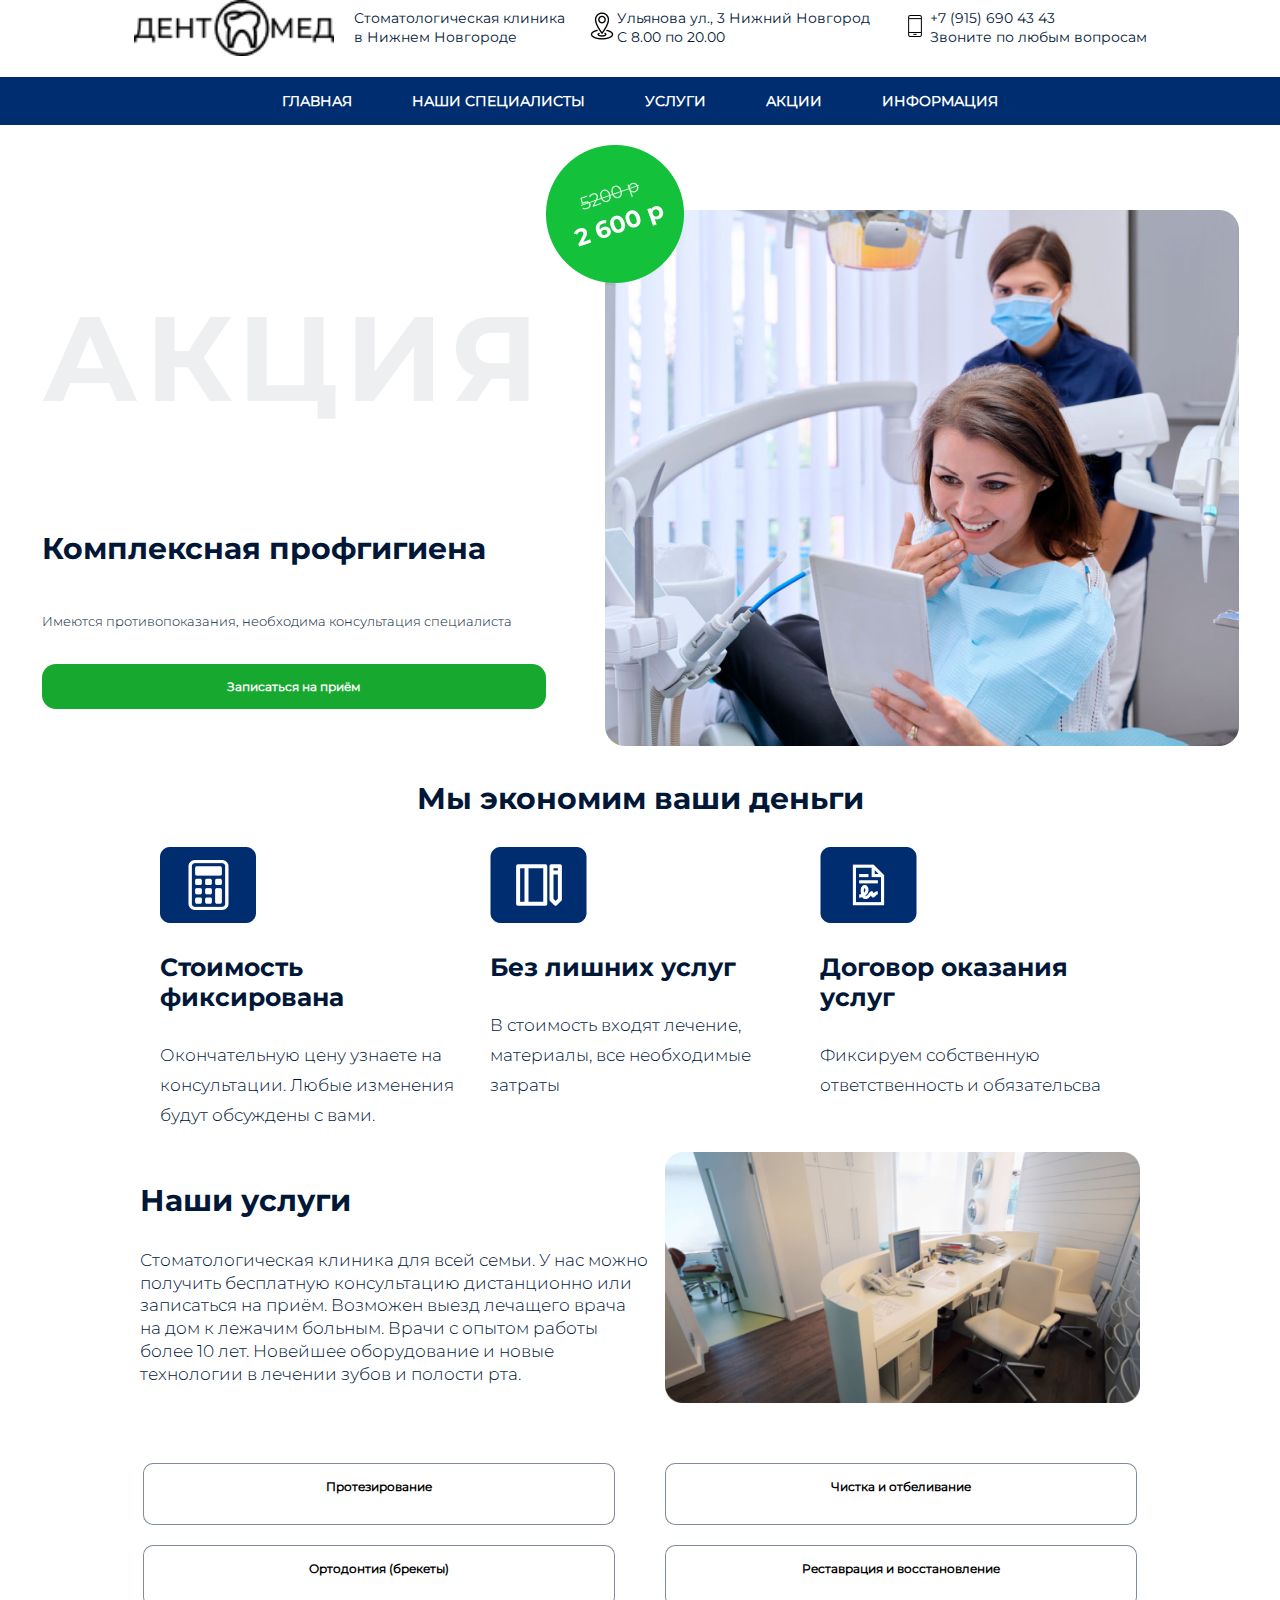
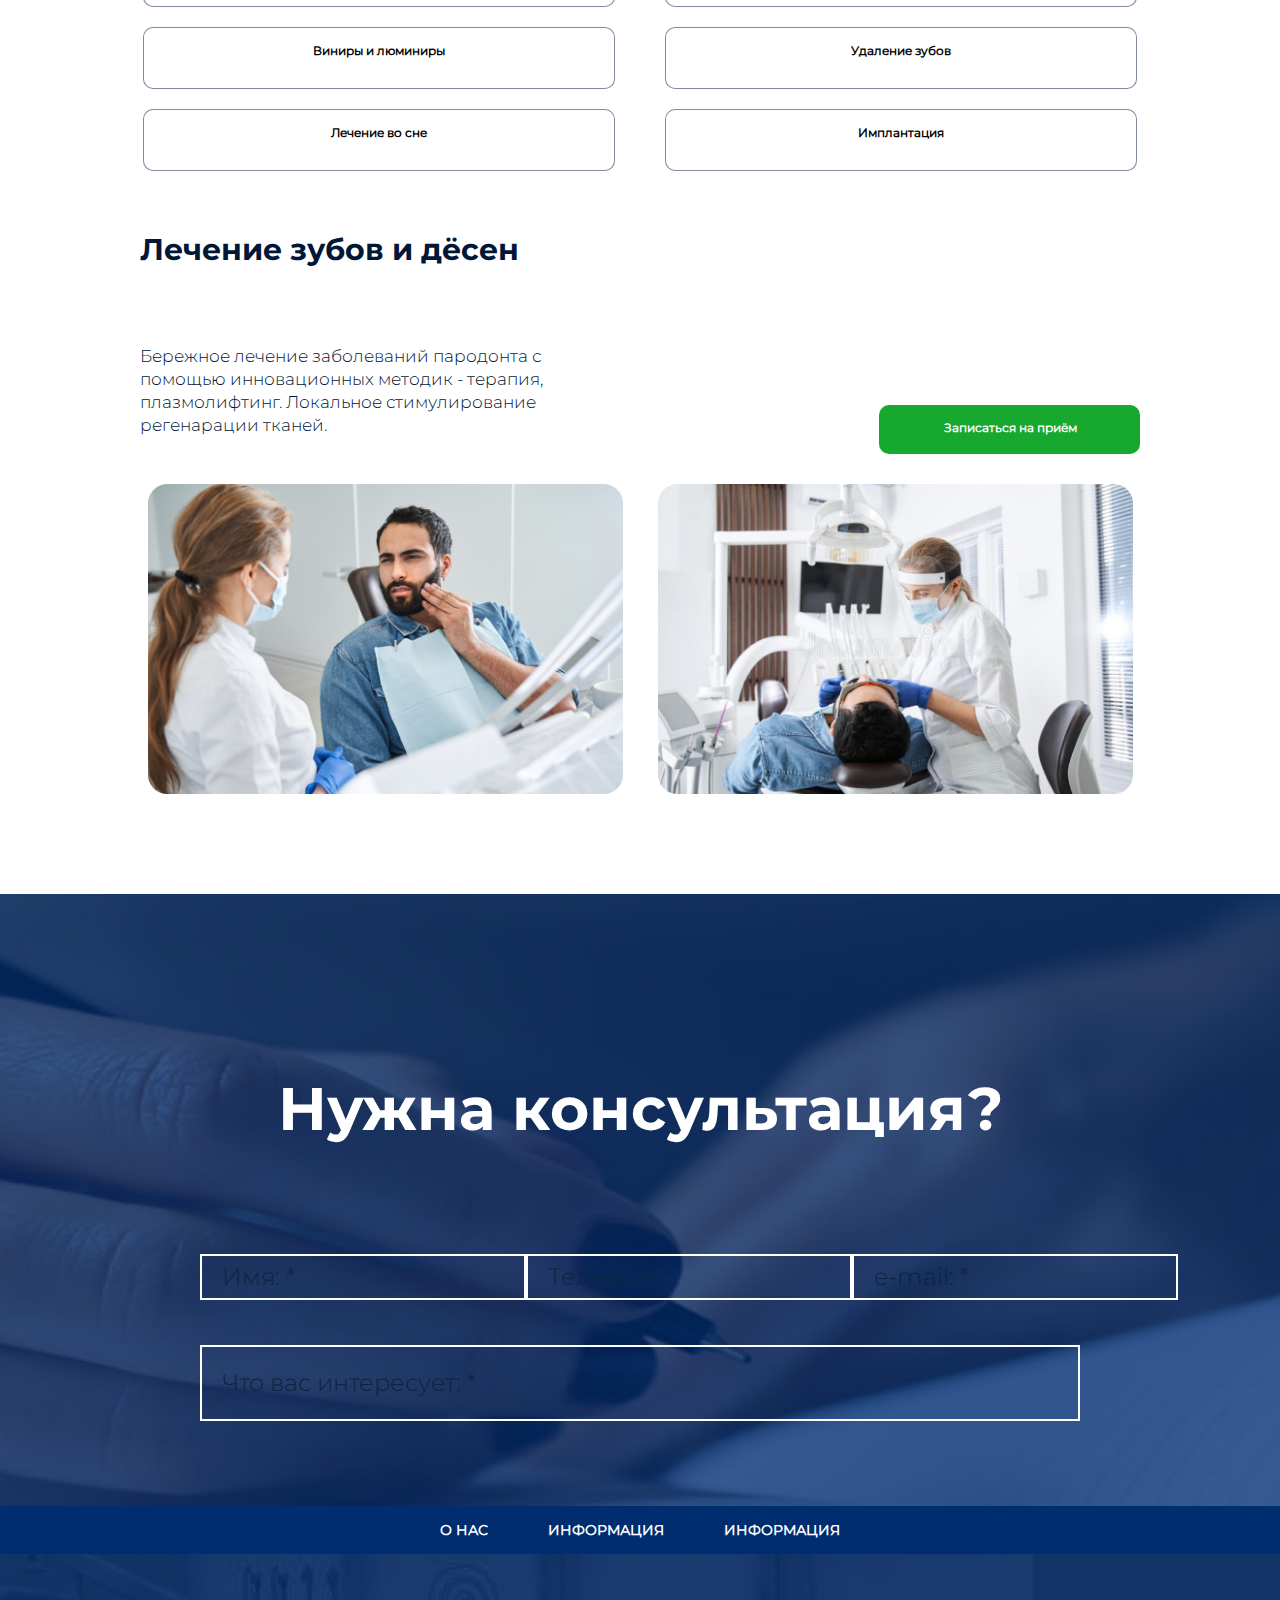
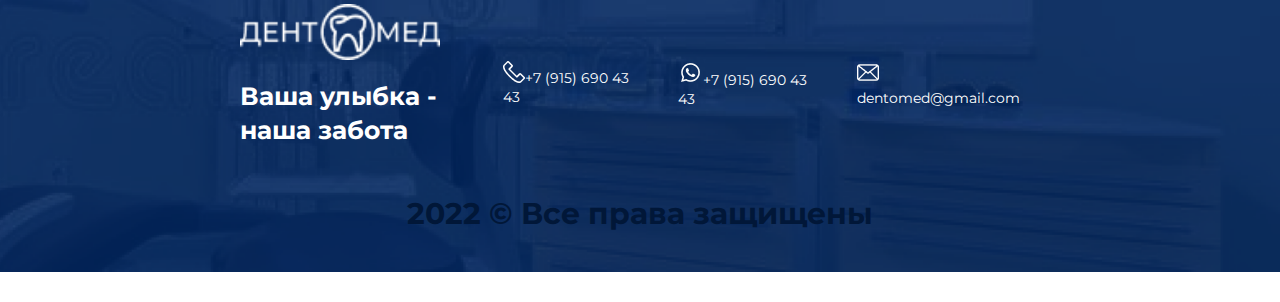
==== index.html @ 24d6ebe2 "Add files via upload" ====
<!DOCTYPE html>
<html lang="ru">

<head>
  <meta charset="UTF-8">
  <meta http-equiv="X-UA-Compatible" content="IE=edge">
  <meta name="viewport" content="width=device-width, initial-scale=1.0">
  <link rel="stylesheet" href="css/style.css">
  <title>Дент-Мед</title>
</head>

<body>
  <header>
    <div class="container">
        <img class="logo" src="img/Лого.png" alt="logo">
        <h1>Стоматологическая клиника в Нижнем Новгороде</h1>
        <div class="info"> 
            <div class="info1"> 
                <a href=""><img src="img/1773791-200 1.png"></a>
                <a href="">Ульянова ул., 3 Нижний Новгород<br>С 8.00 по 20.00</a> 
            </div> 
            <div class="info1"> 
                <a href="tel:+78437325636"><img src="img/reshot-icon-mobile-device-EGYMQ65PRS 1.png "></a> 
                <a href="tel:+78437325636">+7 (915) 690 43 43<br>Звоните по любым вопросам</a>
            </div>  
        </div>
    </div>      
  </header>
  <nav>
    <ul class="topmenu">
      <li><a href="" class="submenu-link">Главная</a>
        <ul class="submenu">
          <li><a href="">СВЕДЕНИЯ ОБ ОБРАЗОВАТЕЛЬНОй ОРГАНИЗАЦИИ</a></li>             
        </ul>
      </li>
      <li><a href="C:\Users\fhdvi\OneDrive\Рабочий стол\TGKGZ\new.html">Наши специалисты</a></li>
      <li><a href="C:\Users\fhdvi\OneDrive\Рабочий стол\TGKGZ\worldskills.html">Услуги</a></li>
      <li><a href="" class="submenu-link">Акции</a>
        <ul class="submenu">
          <li><a href="">20.02.02 Защита в чрезвычайных ситуациях</a></li>
        </ul>
      </li>          
      <li><a href="">Информация</a></li>
    </ul>
  </nav>
  <section>
    <div class="container2">
      <div class="container3">
        <div>
          <h2>АКЦИЯ</h2>
          <p>Комплексная профгигиена</p>
          <p><span>Имеются противопоказания, необходима консультация специалиста</span></p>
          <div class="header__btn-phone">
            <a class="header__btn-phone-link" href="#">Записаться на приём</a>
          </div>
        </div>
        <div>
          <a href=""><img class="img_section1" src="img/Group 1.png"></a>
        </div>
      </div>
    </div>  
  </section>
  <section>
    <div>
      <p class="zag">Мы экономим ваши деньги</p>
      <div class="sec2">
        <div class="container4">
          <div class="cont4">
            <img class="img_section2" src="img/Калькулятор.png">
            <p>Стоимость фиксирована<br></p>
            <p><span>Окончательную цену узнаете на консультации. Любые изменения будут обсуждены с вами.</span></p>
          </div>  
        </div>
        <div class="container4">
          <div>
            <img class="img_section2" src="img/Блокнот с ручкой.png">
            <p>Без лишних услуг<br></p>
            <p><span>В стоимость входят лечение, материалы, все необходимые затраты</span></p>
          </div>  
        </div>
        <div class="container4">
          <div>
            <img class="img_section2" src="img/Договор.png">
            <p>Договор оказания услуг<br></p>
            <p><span>Фиксируем собственную ответственность и обязательсва</span></p>
          </div>  
        </div>
      </div>
    </div>
  </section>
  <section>
    <div>
      <div class="sec3">
        <div>
          <p>Наши услуги</p>
          <p class="osnov">Стоматологическая клиника для всей семьи. У нас можно получить бесплатную консультацию дистанционно или записаться на приём. Возможен выезд лечащего врача на дом к лежачим больным. Врачи с опытом работы более 10 лет. Новейшее оборудование и новые технологии в лечении зубов и полости рта.</p>
        </div>        
        <img class="img_section3" src="img/registry.png">
      </div>
      <div class="sec4">
        <div>
          <div class="section__btn">
            <a class="section__btn-link" href="#">Протезирование</a>
          </div>
          <div class="section__btn">
            <a class="section__btn-link" href="#">Ортодонтия (брекеты)</a>
          </div>
          <div class="section__btn">
            <a class="section__btn-link" href="#">Виниры и люминиры</a>
          </div>
          <div class="section__btn">
            <a class="section__btn-link" href="#">Лечение во сне</a>
          </div>
        </div>
        <div>
          <div class="section__btn">
            <a class="section__btn-link" href="#">Чистка и отбеливание</a>
          </div>
          <div class="section__btn">
            <a class="section__btn-link" href="#">Реставрация и восстановление</a>
          </div>
          <div class="section__btn">
            <a class="section__btn-link" href="#">Удаление зубов</a>
          </div>
          <div class="section__btn">
            <a class="section__btn-link" href="#">Имплантация</a>
          </div>
        </div>      
        
      </div>
      <div class="sec5">
        <div class="osnov-text">
          <div class="text1">
            <p>Лечение зубов и дёсен</p>
            <p class="osnov2">Бережное лечение заболеваний пародонта с помощью инновационных методик - терапия, плазмолифтинг. Локальное стимулирование регенарации тканей.</p>
          </div> 
          <div class="text2">
            <div class="section__btn2">
              <a class="section__btn2-link" href="#">Записаться на приём</a>
            </div>
          </div>
        </div>
        <div class="img3">
          <img class="img_section3" src="img/toothache.png">
          <img class="img_section3" src="img/dental-treatment.png">
        </div>           
      </div>
    </div>
  </section>
  <section class="sec6">      
    <div>
        <div class="container1">
            <h4>Нужна консультация?</h4>
            <form class="form">
                <div class="form1">
                    <input type="text" name="name" placeholder="Имя: *">
                    <input type="phone" name="phone" placeholder="Телефон: *">
                    <input type="mail" name="mail" placeholder="e-mail: *">
                </div>
                <div class="form2">
                    <input type="intires" name="intires" placeholder="Что вас интересует: *">
                </div>
            </form>
        </div>
    </div>
  </section>
  <footer>
    <nav>
      <ul class="topmenu">
        <li><a href="" class="submenu-link">О нас</a>
          <ul class="submenu">
            <li><a href="">СВЕДЕНИЯ ОБ ОБРАЗОВАТЕЛЬНОй ОРГАНИЗАЦИИ</a></li>             
          </ul>
        </li>
        <li><a href="" class="submenu-link">Информация</a>
          <ul class="submenu">
            <li><a href="">20.02.02 Защита в чрезвычайных ситуациях</a></li>
          </ul>
        </li>          
        <li><a href="">Информация</a>
          <ul class="submenu">
            <li><a href="">20.02.02 Защита в чрезвычайных ситуациях</a></li>
          </ul></li>
      </ul>
    </nav>
  <div class="foot">
      <div>
          <img class="logo" src="img/Логоf.png" alt="logo">
          <h1>Ваша улыбка - наша забота</h1>
      </div>
      <div class="info"> 
              <div class="info1"> 
                  <a href=""><img src="img/reshot-icon-phone-YUPNL5R2TW (1) 1.png">+7 (915) 690 43 43</a> 
              </div> 
              <div class="info1"> 
                  <a href="tel:+78437325636"><img src="img/whatsapp 1.png">+7 (915) 690 43 43</a> 
              </div> 
              <div class="info1"> 
                  <a href="mailto:tetushi-tpu@mail.ru"><img src="img/reshot-icon-mail-GX3MTBULVF 1.png">dentomed@gmail.com</a> 
              </div> 
      </div>
  </div>
  <p class="end">
      2022 © Все права защищены
  </p>
  </footer>
</body>

</html>
---- css/style.css ----
@font-face {
    font-family: "Montserrat-Bold";
    src: url(../fonts/Montserrat-Bold.ttf);
}
@font-face {
    font-family: "Montserrat-Light";
    src: url(../fonts/Montserrat-Light.ttf);
}
@font-face {
    font-family: "Montserrat-Regular";
    src: url(../fonts/Montserrat-Regular.ttf);
}
@font-face {
    font-family: "Montserrat-Thin";
    src: url(../fonts/Montserrat-Thin.ttf);
}
body{
    font-family: "Montserrat-Regular";
    font-size: 15px;
    margin: 0 auto;
    padding: 0;
}

/* -------------------------------------------HEADER----------------------------------------------------- */

.container{
    display: flex;
    flex-direction: row;
    justify-content: center;
    align-items: center;
    gap: 20px;
    margin-bottom: 20px;
}
.logo{
    width: 200px;
    height: auto;
}
h1{
    display: flex;
    width: 213px;
    flex-direction: column;
    color: var(--unnamed, #011738);
    /* Текст в шапке */
    font-size: 14px;
    font-family: 'Montserrat-Regular';
    font-weight: 500;
    line-height: 135%;
}
.info{
    display: flex;
}
.info1{
    display: flex;
    align-items: center;
}
.info1 a{
    text-decoration: none;
    color: var(--unnamed, #011738);
    /* Текст в шапке */
    font-size: 14px;
    font-weight: 500;
    line-height: 135%;
}


nav{

    background-color: #002D70;
    display: flex;
    margin: 0px auto;
    text-align: center;
    flex-wrap: nowrap;
    justify-content: center;
    align-items: center;
}
nav a {
    text-decoration: none;
    outline: none;
    display: block;
    transition: .3s ease-in-out;
}
nav ul {
    list-style: none;
    margin: 0;
    padding: 0;
}
.topmenu:after {
    content: "";
    display: table;
    clear: both;
}
.topmenu > li {
    float: left;
    position: relative;
}
.topmenu > li > a {
    text-transform: uppercase;
    font-size: 14px;
    font-weight: bold;
    color: #fff;
    padding: 15px 30px;
}
.topmenu li a:hover { color: #0D2440; }
.submenu-link:after {
    color: inherit;
    margin-left: 10px;
}
.submenu {
    background: #1D5394;
    position: absolute;
    left: 0;
    top: 100%;
    z-index: 5;
    width: 180px;
    opacity: 0;
    transform: scaleY(0);
    transform-origin: 0 0;
    transition: .5s ease-in-out;
}
.submenu a {
    color: white;
    text-align: left;
    padding: 12px 15px;
    font-size: 13px;
    border-bottom: 1px solid rgba(255,255,255,.1);
}
.submenu li:last-child a { border-bottom: none; }
.topmenu > li:hover .submenu {
    opacity: 1;
    transform: scaleY(1);
}
/* ----------------------------------------------MAIN----------------------------------------------------- */

/* ----------------------------------------------SECTION----------------------------------------------------- */

h2{
    color: rgba(1, 23, 56, 0.07);
    font-size: 120px;
    font-family: 'Montserrat-Bold';
    font-weight: 600;
    letter-spacing: 7px;
}
p{
    color: var(--unnamed, #011738);
    font-size: 30px;
    font-family: 'Montserrat-Bold';
    font-weight: 600;
}
.container3 span{
    color: var(--unnamed, #011738);
    font-size: 13px;
    font-family: 'Montserrat-Light';
    font-weight: 500;
    line-height: 135%;
}

.header__btn-phone {
    font-weight: 700;
    font-size: 12px;
    line-height: 18/22*100;
    text-align: center;
    padding: 15px 20px;
    background-color: #17A92F;
    border-radius: 10px;
    border-radius: 14px;
}
.header__btn-phone a {
    color: #fff;
}
.header__btn-phone-link{
    text-decoration: none;
}
.container2{
    margin-top: 20px;
}
.container3{    
    display: flex;
    justify-content: center;
    align-items: center;
}
.img_section1{
    width: 693px;
    height: auto;
}
/* ----------------------------------------------SECTION----------------------------------------------------- */
.zag{
    text-align: center;
}

.sec2{
    display: flex;
    justify-content: center;
    gap: 30px;
}
.container4{
    display: flex;
    flex-direction: column;
    align-items: center;
    gap: 30px;
    width: 300px;
    height: auto;
}
.cont4{
}
.container4 p{
    color: var(--unnamed, #011738);
    font-size: 25px;
    font-family: 'Montserrat-Bold';
    font-weight: 600;
}
.container4 span{
    color: var(--unnamed, #011738);
    text-align: center;
    /* Основной текст */
    font-size: 17px;
    font-family: 'Montserrat-Light';
    font-weight: 500;
    line-height: 135%;
}
/* ----------------------------------------------SECTION----------------------------------------------------- */


.sec3{
    display: flex;
    width: 1000px;
    margin: 0 auto;
}
.sec4{
    display: flex;
    width: 1000px;
    justify-content: center;
    margin: 0 auto;
    gap: 50px;
    padding-top: 40px;
}
.osnov{
    color: var(--unnamed, #011738);
    /* Основной текст */
    font-size: 17px;
    font-family: 'Montserrat-Light';
    font-weight: 500;
    line-height: 135%;
    padding-right: 15px;
}


.section__btn{
    margin-top: 20px;
    font-weight: 700;
    font-size: 12px;
    line-height: 18/22*100;
    text-align: center;
    padding: 15px 20px;
    background-color: #fff;
    border-radius: 10px;
    border-radius: 14px;
    border-radius: 10px;
    border: 1px solid rgba(1, 23, 56, 0.50);
    width: 430px;
    height: 30px;
}
.section__btn a {
    color: #000;
}
.section__btn-link{
    text-decoration: none;
}
.section__btn2{
    font-weight: 700;
    font-size: 12px;
    line-height: 18/22*100;
    text-align: center;
    padding: 15px 20px;
    background-color: #17A92F;
    border-radius: 10px;
    border-radius: 14px;
    border-radius: 10px;

    width: 200px;
    height: 20px;
    padding: 15px 30px 14px 31px;

}
.section__btn2 a {
    color: #fff;
}
.section__btn2-link{
    text-decoration: none;
}
.sec5{
    width: 1000px;
    margin: 0 auto;
}
.text1{
    display: flex;
width: 490px;
flex-direction: column;
align-items: flex-start;
gap: 30px;
}
.osnov-text{
    margin-top: 30px;
    margin-bottom: 30px;
    display: flex;
    justify-content: space-between;
    align-items: flex-end;

}
.osnov2{
    color: var(--unnamed, #011738);
    /* Основной текст */
    font-size: 17px;
    font-family: 'Montserrat-Light';
    font-weight: 500;
    line-height: 135%;
}
.img_section3{
    margin: 0 auto;
    width: 475px;
    height: auto;
    gap: 100px;
}
.img3{
    display: flex;
    gap: 20px;
}

/* ----------------------------------------------SECTION----------------------------------------------------- */
.sec6{
    margin-top: 100px;
    background: url(../img/note.png) no-repeat right bottom / 1980px auto, linear-gradient(270deg, #1D5394 0%, #00295B 100%);
    padding-bottom: 40px;
    padding-left: 200px;
    padding-right: 200px;
    padding-top: 70px;
}
h4{
    text-align: center;
    padding-bottom: 30px;
    padding-top: 30px;
    font-family: 'Montserrat-Bold';
    font-style: normal;
    font-weight: 600;
    font-size: 60px;
    line-height: 70px;
    color: #fff;
}
.form1{
    display: flex;
    justify-content: space-between;
    padding-bottom: 45px;
}
.form2{
    display: flex;
    padding-bottom: 45px;
}
input{
    width: 300px;
    height: 40px;
    gap: 40px;
    padding-left: 20px;
    font-family: 'Montserrat-Light';
    font-style: normal;
    font-weight: 400;
    font-size: 24px;
    line-height: 28px;
    background: transparent;
    color: #fff;
}
.form2 input{
    width: 1150px;
    height: 70px;
} 
.form{
    width: 100%;
    height:100%;
    left: 0;
    right: 0;
    top: 0;
    bottom: 0;
}
.form input{
    border: 2px solid #ffffff;
}
.form form input{
    display: block;
    margin: 0 auto 20px;
    width: 300px;
    height: 50px;
    padding: 15px;
    font-size: 18px;
}
.btn-form{
    background-color: #fff;
    color: black;
    font-size: 12pt;
    border: 2px solid #93ACCA;
    text-align: center;
    text-decoration: none;
    cursor:pointer;
    display: block;
    margin-bottom: 15px;
}
.btn-form:hover{
    color: black;
    font-size: 12pt;
    border: 2px solid gray;
    text-align: center;
    text-decoration: none;
    cursor:pointer;
    display: block;
    margin-bottom: 15px;
}
.form input::placeholder{
    color:#0D2440;
}
/* ----------------------------------------------Footer----------------------------------------------------- */
footer{
    background: url(../img/photo-footer.png) no-repeat right bottom / 1980px auto;
    margin: 0 auto;
}
.info{
    gap: 30px;
}

.foot h1{
    color: #FFF;

    /* H3 */
    font-size: 25px;
    font-family: 'Montserrat-Bold';
    font-weight: 600;
}
.foot{
    display: flex;
    margin: 0 auto;
    width: 800px;
    gap: 50px;
    padding-top: 50px;
}
footer p{
    display: flex;
    justify-content: center;
    align-items: center;
    padding-bottom: 40px;
}
footer nav a{
    color: #D9D9D9;
}
footer .info1 a{
    color: #fff;
}


@media(max-width: 1200px){
    .container3{
        flex-direction: column;
    }
    .sec2{
        flex-direction: column;
        align-items: center;
    }
    .sec3{
        width: 800px;
    }
    .sec4{
        flex-direction: column;
        gap: 0px;
        align-items: center; 
        width: 700px;
    }
    .sec5{
        width: 700px;
    }
    .osnov-text {
        margin-top: 30px;
        margin-bottom: 30px;
        display: flex;
        justify-content: space-between;
        align-items: center;
        flex-direction: column;
    }
    .img3 {
        display: flex;
        gap: 20px;
        flex-direction: column;
    }
    .form1 {
        display: flex;
        justify-content: space-between;
        padding-bottom: 45px;
        flex-direction: column;
        align-items: center;
        gap: 20px;
    }
    .sec6{
        background: url(../img/note.png) no-repeat right bottom;
        background-size: cover;
    }

}

@media(max-width: 900px){
    .sec3{
        flex-direction: column;
        width: 600px;
    }
    .sec4{
        width: 500px;
    }
    .sec5{
        width: 500px;
    }
    .foot {
        flex-direction: column;
        width: 600px;
        align-items: center;
    }
    h4{
        font-size: 40px;
    }

}
@media(max-width: 700px){
    .sec3{
        flex-direction: column;
        width: 600px;
    }
    .sec4{
        width: 500px;
    }
    .sec5{
        width: 500px;
    }
    .foot {
        flex-direction: column;
        width: 600px;
        align-items: center;
    }
    .img_section1 {
        width: 500px;
        height: auto;
    }
    h1{
        font-size: 10px;
    }
    .info1 a {
        font-size: 10px;
    }
    h2{
        font-size: 60px;
    }
    .topmenu > li > a {
        font-size: 7px;
    }
    nav ul {
        display: flex;
        flex-direction: column;
    }

    .container h1{
        display: none;
    }
    .container{
        margin-top: 20px;
    }

    .info {
        display: none; 
    }
}
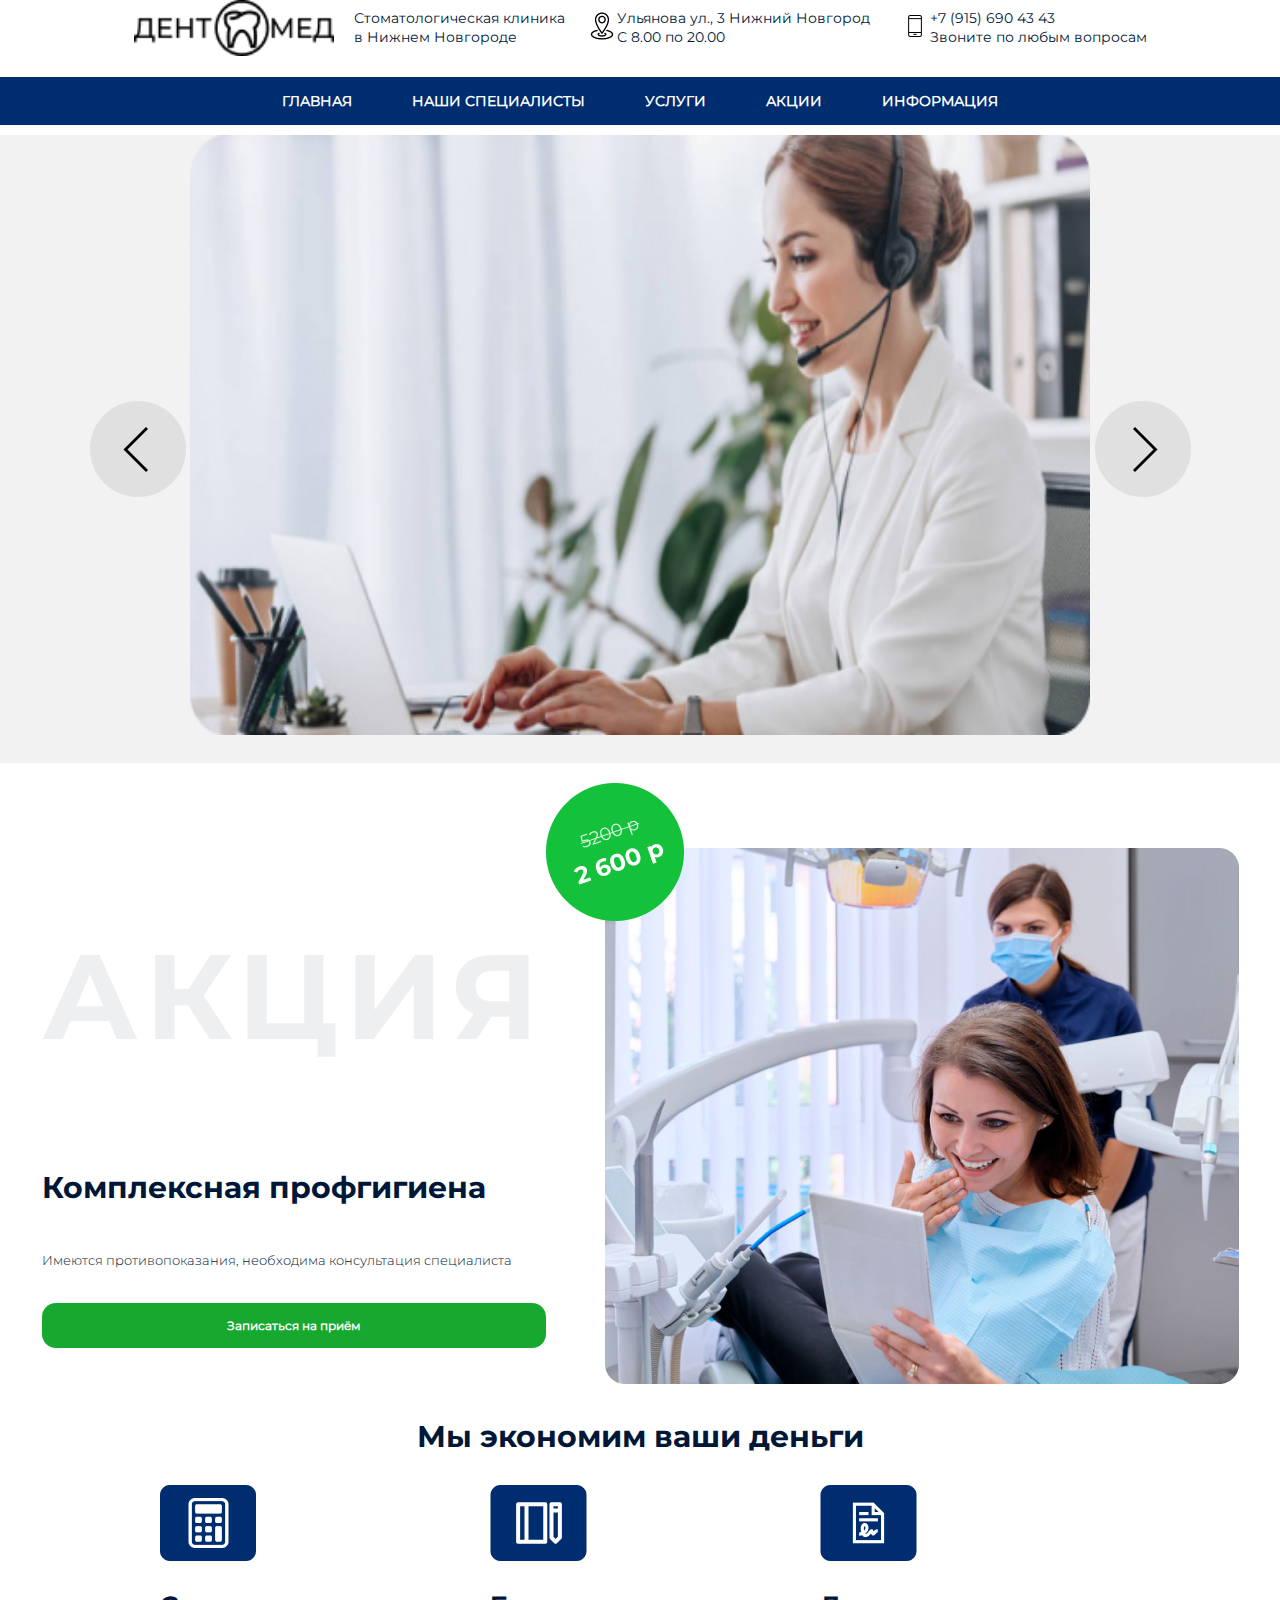
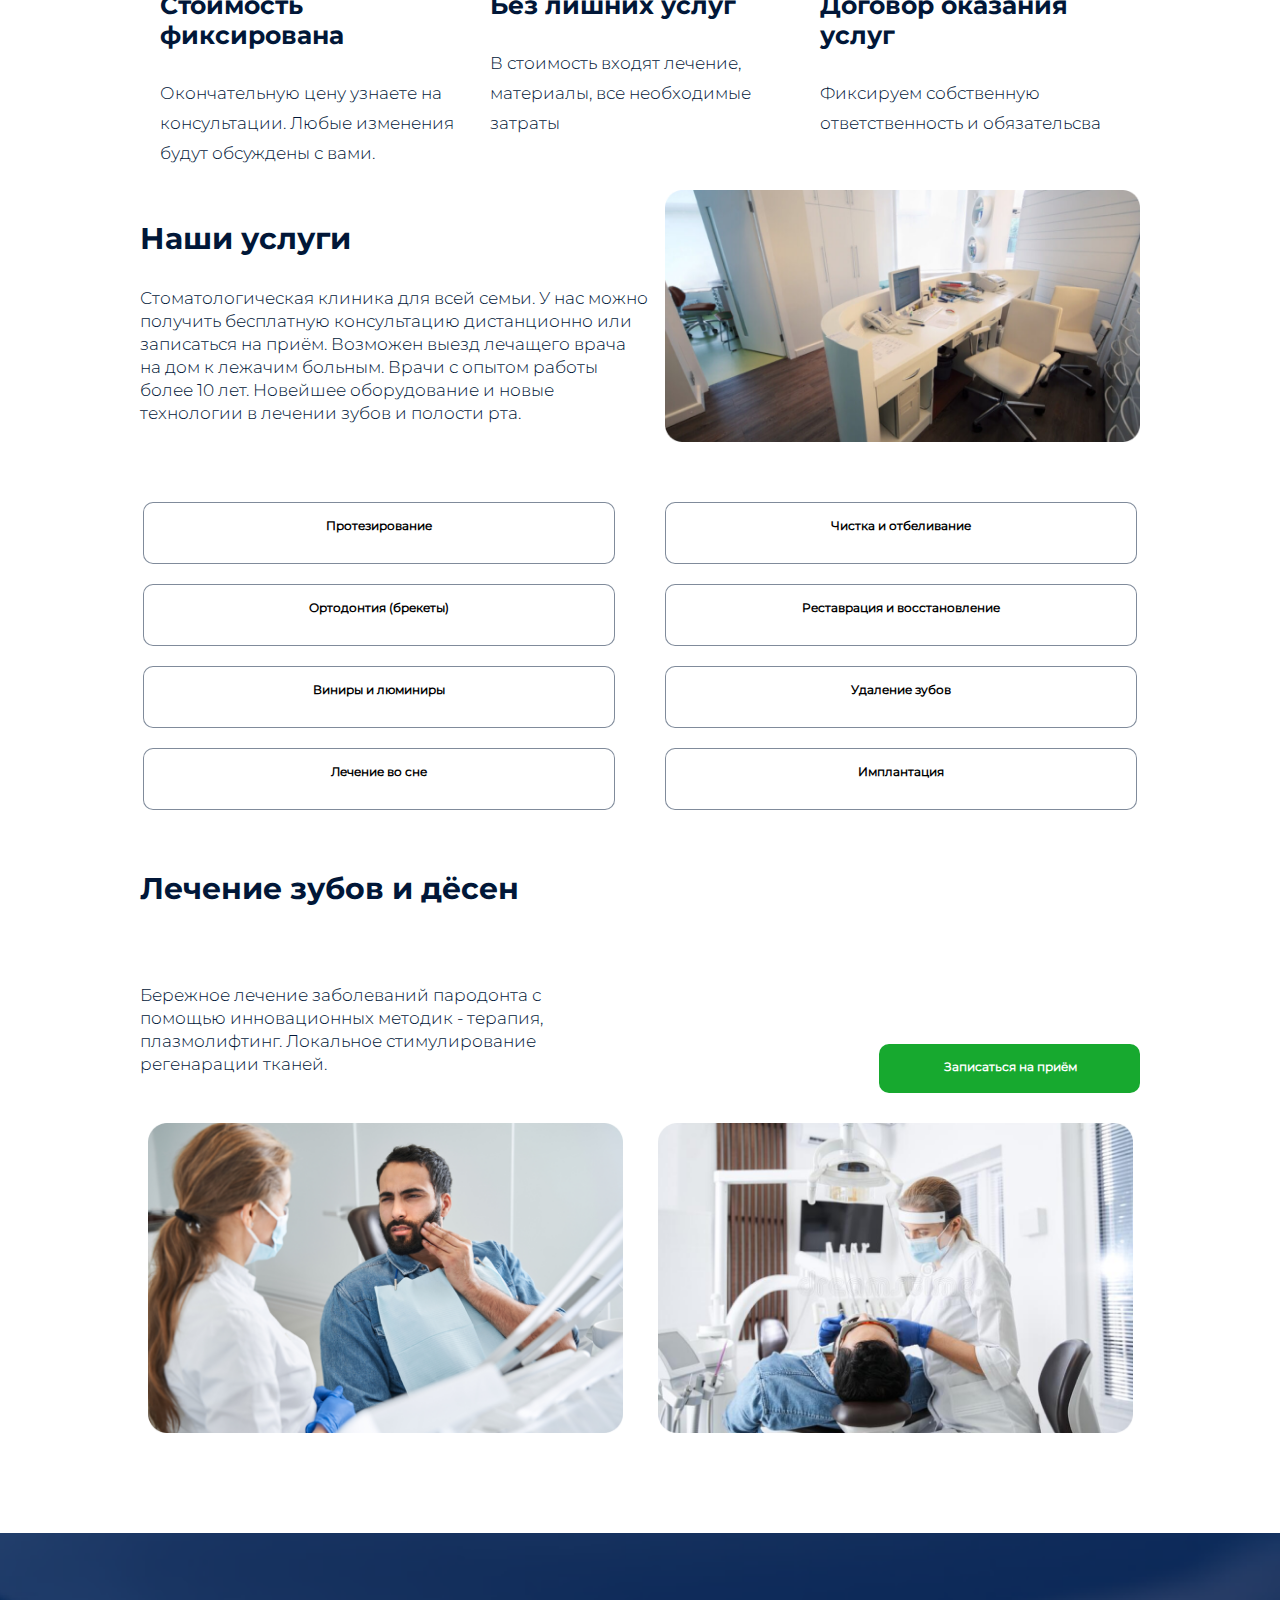
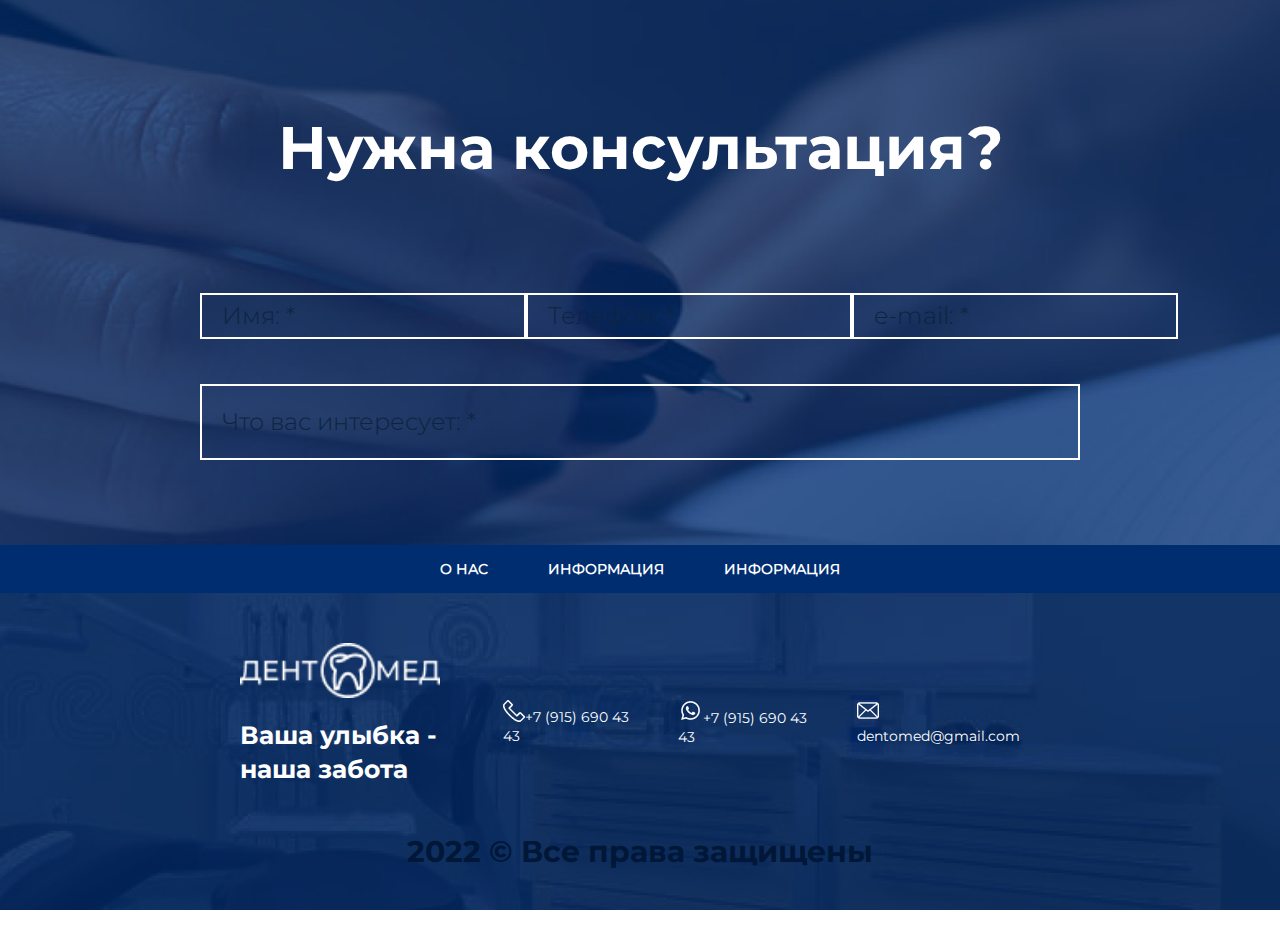
==== commit a718640a: "Add files via upload" ====
--- a/index.html
+++ b/index.html
@@ -44,6 +44,24 @@
     </ul>
   </nav>
   <section>
+    <div class="gallery__content"> 
+        <div class="gallery__slide"> 
+            <img src="img/dental-treatment.png" alt=""> 
+        </div> 
+        <div class="gallery__slide active"> 
+            <img src="img/depositphotos_219566796-stock-photo-executive-female-operator-working-headset 1.png" alt=""> 
+        </div> 
+        <div class="gallery__slide"> 
+            <img src="img/toothache.png" alt="">  
+        </div> 
+        <div class="gallery__slide"> 
+            <img src="img/registry.png" alt=""> 
+        </div> 
+        <div id="prev"></div> 
+        <div id="next"></div> 
+    </div>
+  </section>
+  <section>
     <div class="container2">
       <div class="container3">
         <div>
@@ -204,6 +222,7 @@
       2022 © Все права защищены
   </p>
   </footer>
+  <script src="js/slaider.js"></script>
 </body>
 
 </html>--- a/css/style.css
+++ b/css/style.css
@@ -132,7 +132,55 @@
     transform: scaleY(1);
 }
 /* ----------------------------------------------MAIN----------------------------------------------------- */
-
+.gallery__content{ 
+    margin: 0 auto; 
+    position: relative; 
+    margin-top: 10px; 
+    width: auto;
+    background-color: #f2f2f2;
+} 
+ 
+.gallery__slide{ 
+    height: 628.63px; 
+    width: 900px; 
+    display: none; 
+    margin: 0 auto;
+} 
+ 
+.gallery__slide.active{ 
+    display: flex; 
+    flex-direction: column; 
+    gap: 7px; 
+} 
+ 
+.gallery__slide img{ 
+    width: 900px; 
+    height: 600.12px; 
+} 
+ 
+#prev, #next { 
+    position: absolute; 
+    left: 0; 
+    top: 0; 
+    cursor: pointer; 
+    transition: opacity .2s ease-in-out; 
+    height: 100%; 
+    width: 275px; 
+} 
+ 
+#prev:hover, #next:hover { 
+    opacity: 0.6; 
+} 
+ 
+#next { 
+    background: url(../img/next.png) no-repeat center; 
+    left: auto; 
+    right: 0; 
+} 
+ 
+#prev{ 
+    background: url(../img/prev.png) no-repeat center; 
+}
 /* ----------------------------------------------SECTION----------------------------------------------------- */
 
 h2{
@@ -454,7 +502,279 @@
 }
 
 
+.news-cards-block {
+    position: relative;
+    margin: 30px 0;
+}
+.container-new{
+    position: relative;
+    max-width: 1400px;
+    margin: 0 auto;
+    width: 100%;
+    padding: 0 15px;
+}
+.news-cards-block__wrap {
+    position: relative;
+    padding: 0 0 50px;
+    max-width: 1440px;
+    width: 100%;
+    margin: 0 auto;
+}
+.news-cards-block__items {
+    display: grid;
+    gap: 60px;
+    grid-template-columns: repeat(4, 1fr);
+    grid-template-rows: auto;
+}
+.news-cards-block__items .news-card {
+    background: #f3f7f8;
+    border-radius: 20px;
+    height: 100%;
+    width: 100%;
+    text-decoration: none;
+    color: #000;
+}
+.news-card__cell {
+    display: -webkit-box;
+    display: -webkit-flex;
+    display: -moz-box;
+    display: -ms-flexbox;
+    display: flex;
+    text-decoration: none;
+    color: inherit;
+    align-items: flex-start;
+    justify-content: space-between;
+}
+.news-card__title {
+    color: #1D5394;
+    font-size: 16px;
+    line-height: 20px;
+    font-weight: bold;
+    margin-bottom: 20px;
+    font-family: 'Montserrat-Bold';
+}
+.news-card__desc{
+    font-family: 'Montserrat-Light';
+}
+.news-card__date-label {
+    color: #1D5394;
+    background: #fff;
+    font-size: 15px;
+    padding: 5px 18px;
+    border-radius: 5px;
+    font-weight: bold;
+}
+.news-card__left img {
+    width: 100%;
+    border-radius: 10px;
+}
+.news-card {
+    display: flex;
+    flex-direction: column;
+    align-items: inherit;
+    padding: 20px;
+    width: 100%;
+    -webkit-border-radius: 5px;
+    -moz-border-radius: 5px;
+    border-radius: 5px;
+    background: #fff;
+    white-space: normal;
+    overflow: hidden;
+    -webkit-transition: .3s;
+    -o-transition: .3s;
+    -moz-transition: .3s;
+    transition: .3s;
+}
+
+
+.content-1{
+    display: block;
+}
+.gallery-tabs__items {
+    display: grid;
+    gap: 30px;
+    grid-template-columns: repeat(2, 1fr);
+    grid-template-rows: auto;
+    margin: 40px 0;
+}
+.gallery-tabs__item {
+    width: 100%;
+    background: #f6f8f7;
+    -webkit-border-radius: 20px;
+    -moz-border-radius: 20px;
+    border-radius: 20px;
+    color: inherit;
+    text-decoration: none;
+}
+.gallery-tabs__image {
+    -webkit-border-radius: 20px 20px 0 0;
+    -moz-border-radius: 20px 20px 0 0;
+    border-radius: 20px 20px 0 0;
+    overflow: hidden;
+    position: relative;
+}
+.gallery-tabs__image img {
+    width: 100%;
+}
+.gallery-tabs__desc {
+    padding: 8px 8px 16px 16px;
+    background: #f3f7f8;
+    border-radius: 15px;
+}
+.gallery-tabs__caption {
+    font-size: 18px;
+    margin: 0;
+    font-weight: bold;
+    color: #1D5394;
+}
+
+.legal_info {
+    margin: 60px 0;
+}
+.container-dok{
+    position: relative;
+    max-width: 1400px;
+    margin: 0 auto;
+    width: 100%;
+    padding: 0 15px;
+}
+.legal_info__desc {
+    margin: 0 0 40px;
+    -webkit-border-radius: 20px;
+    -moz-border-radius: 20px;
+    border-radius: 20px;
+    background: #f3f7f8;
+    -webkit-box-shadow: 0 2px 4px rgba(22,84,69,.15);
+    -moz-box-shadow: 0 2px 4px rgba(22,84,69,.15);
+    box-shadow: 0 2px 4px rgba(22,84,69,.15);
+    padding: 30px 40px;
+}
+.text h2 {
+    color: #1D5394;
+    font-style: normal;
+    font-weight: bold;
+    font-size: 28px;
+    line-height: 120%;
+    margin: 0 0 20px;
+    font-family: 'Montserrat-Bold';
+}
+.text p {
+    font-size: 20px;
+    margin: 0 0 16px;
+    font-family: 'Montserrat-Light';
+}
+
+
+
+
+.map-block__content {
+    display: flex;
+}
+.map-block__tabs .map-block.js-active {
+    display: block;
+    width: 100%;
+}
+.map-block__map {
+    position: absolute;
+    top: -40px;
+    width: 100%;
+    z-index: 1;
+}
+.ymaps-2-1-79-map {
+    position: relative;
+    z-index: 0;
+    display: block;
+    margin: 0!important;
+    padding: 0!important;
+    text-align: left!important;
+    text-decoration: none!important;
+    color: #000;
+    font-weight: 400!important;
+    font-style: normal!important;
+    line-height: normal;
+    -webkit-tap-highlight-color: rgba(0,0,0,0);
+    -webkit-print-color-adjust: exact;
+    -webkit-transform: translate3d(0,0,0);
+    transform: translate3d(0,0,0);
+}
+.ymaps-2-1-79-map ymaps, .ymaps-2-1-79-map ymaps:after, .ymaps-2-1-79-map ymaps:before {
+    box-sizing: content-box;
+}
+.map-block__content {
+    display: flex;
+}
+
+.container-kont{
+    position: relative;
+    max-width: 1400px;
+    margin: 0 auto;
+    width: 100%;
+    padding: 0 15px;
+}
+.map-block__adress-card {
+    background: #f3f7f8;
+    border-radius: 20px;
+    padding: 25px;
+    width: 50%;
+    z-index: 2;
+    -webkit-box-shadow: 1px 1px 26px 4px rgba(56,157,172,.25);
+    -moz-box-shadow: 1px 1px 26px 4px rgba(56,157,172,.25);
+    box-shadow: 1px 1px 26px 4px rgba(56,157,172,.25);
+}
+.map-block__item {
+    display: flex;
+    align-items: center;
+    margin: 20px 0;
+}
+.map-block__label {
+    font-size: 14px;
+    line-height: 20px;
+    font-weight: 400;
+}
+.map-block__label.pink span {
+    color: #ffa8af;
+}
+.map-block__item img {
+    margin-right: 20px;
+}
+.map-block__label-time {
+    font-size: 14px;
+}
+.map-block__btn-wrapp {
+    display: flex;
+    justify-content: center;
+}
+.map-block__btn {
+    text-decoration: none;
+    background: #ae3d8d;
+    color: #fff;
+    font-weight: 400;
+    border-radius: 10px;
+    padding: 10px 30px;
+}
+
+.wrp {
+
+	margin: 0 auto;
+	position: relative;
+}
+.map-box { 
+	position: absolute;
+	top: 70px;
+	left: 20px; 
+	padding: 20px;
+	z-index: 100;
+}
+.map-box p {
+	font-size: 18px;
+}
+
+
 @media(max-width: 1200px){
+
+    .news-cards-block__items {
+        grid-template-columns: repeat(3, 1fr);
+    }
     .container3{
         flex-direction: column;
     }
@@ -503,6 +823,13 @@
 }
 
 @media(max-width: 900px){
+    .gallery__content{
+        display: none;
+    }
+
+    .news-cards-block__items {
+        grid-template-columns: repeat(2, 1fr);
+    }
     .sec3{
         flex-direction: column;
         width: 600px;
@@ -523,6 +850,22 @@
     }
 
 }
+
+@media (max-width: 768px){
+    .news-cards-block__items {
+    grid-template-columns: repeat(1, 1fr);
+    }
+    .container-new{
+        padding: 0 10px;
+    }
+    .gallery-tabs__items {
+        grid-template-columns: repeat(1, 1fr);
+    }
+    .map-karta{
+        display: none;
+    }
+}
+
 @media(max-width: 700px){
     .sec3{
         flex-direction: column;
@@ -553,7 +896,7 @@
         font-size: 60px;
     }
     .topmenu > li > a {
-        font-size: 7px;
+        font-size: 14px;
     }
     nav ul {
         display: flex;
@@ -570,4 +913,86 @@
     .info {
         display: none; 
     }
+}
+
+
+@media(max-width: 500px){
+    .img_section1 {
+        width: 300px;
+        height: auto;
+    }
+    .sec3 {
+        flex-direction: column;
+        width: 300px;
+    }
+    .img_section3 {
+        width: 200px;
+    }
+    .foot {
+        flex-direction: column;
+        width: 300px;
+        align-items: center;
+    }
+    footer p {
+        font-size: 8px;
+    }
+    .foot h1 {
+        font-size: 18px;
+    }
+    .logo {
+        width: 100px;
+    }
+    .foot{
+        display: flex;
+        flex-direction: column;
+        align-items: center;
+    }
+    .section__btn {
+        width: 300px;
+        height: 20px;
+    }
+    .sec4 {
+        width: 400px;
+    }
+    .form2 input {
+        width: 300px;
+        height: 70px;
+    }
+    .form input{
+        width: 250px;
+    }
+    .text1{
+        width: 200px;
+    }
+    .osnov2 {
+        font-size: 12px;
+    }
+    .text1 p{
+        font-size: 20px;
+    }
+    .section__btn2{
+        width: 150px;
+    }
+    h4 {
+        font-size: 30px;
+    }
+    .sec5 {
+        width: 300px;
+    }
+    .form2 {
+        display: flex;
+        padding-bottom: 45px;
+        justify-content: center;
+    }
+    .container1{
+        display: flex;
+        flex-direction: column;
+        align-items: center;
+    }
+    .container3{
+        text-align: center;
+    }
+    .container3 h2{
+        display: none;
+    }
 }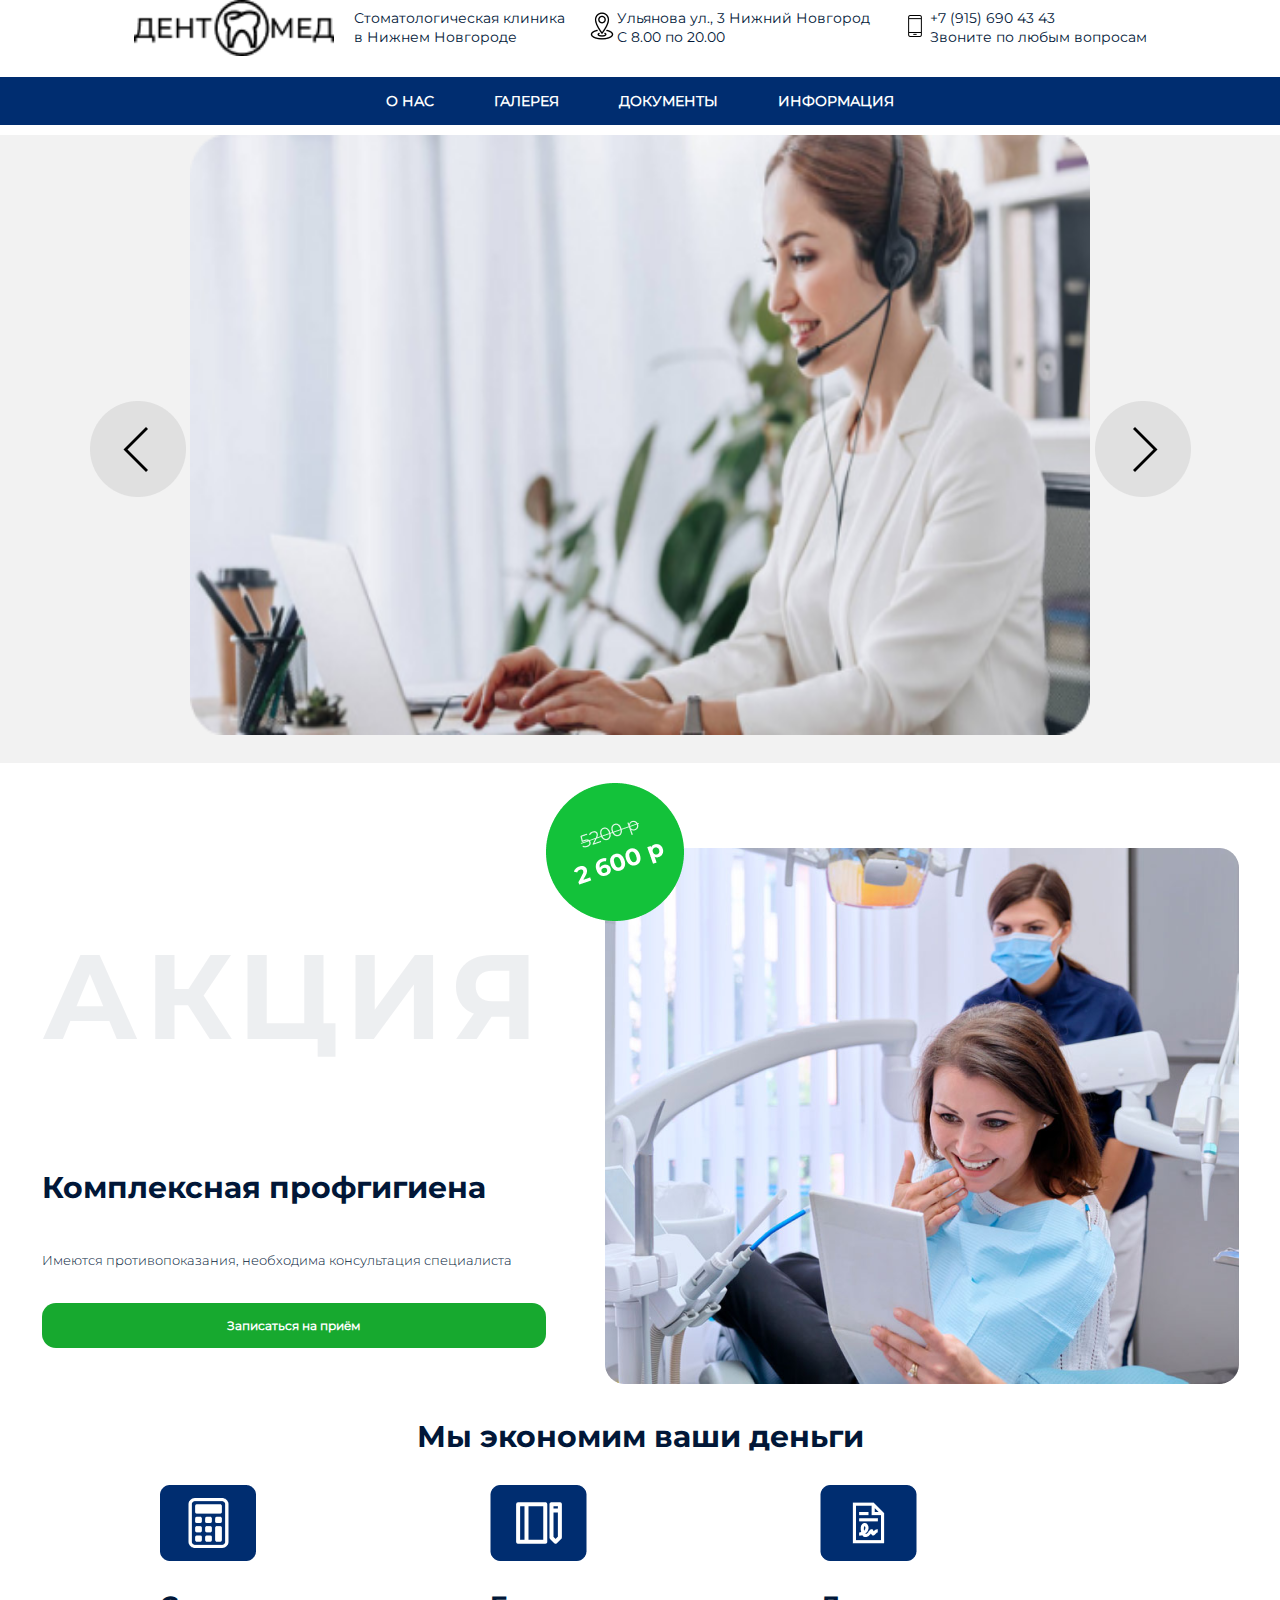
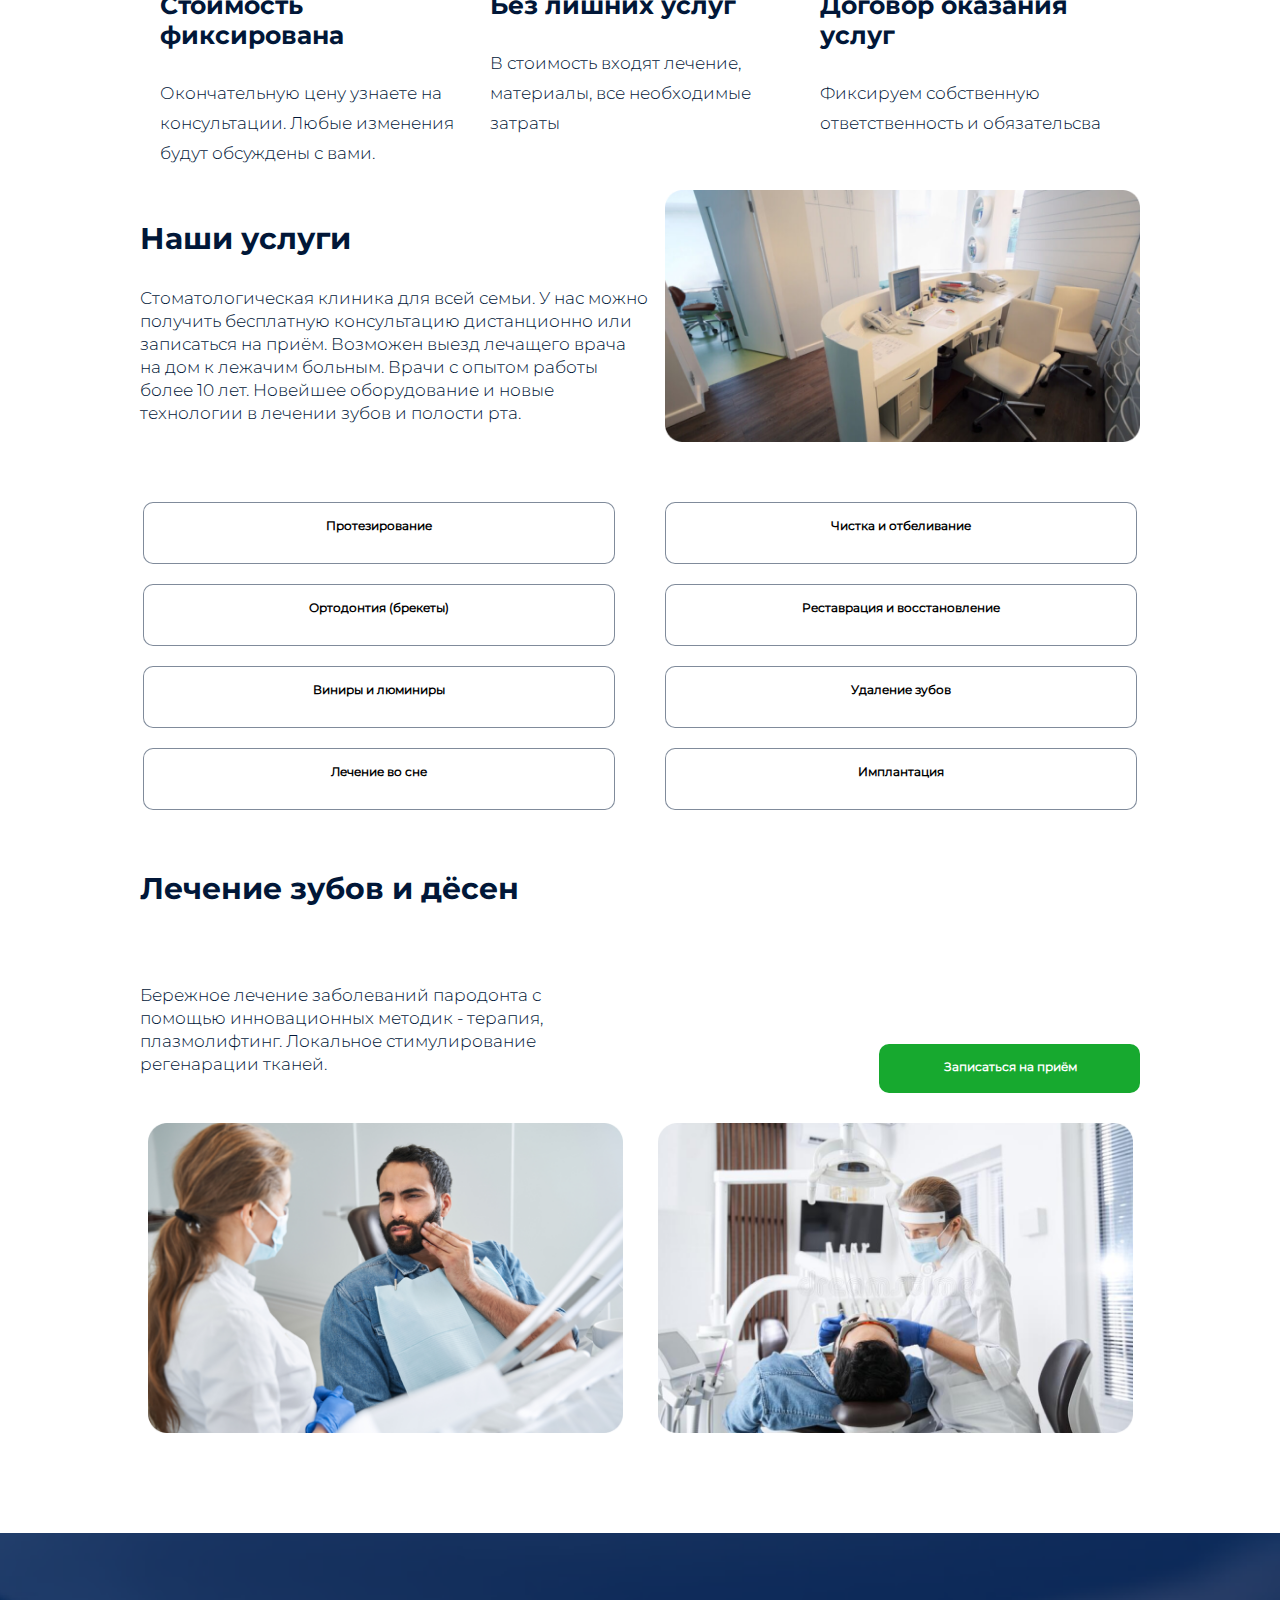
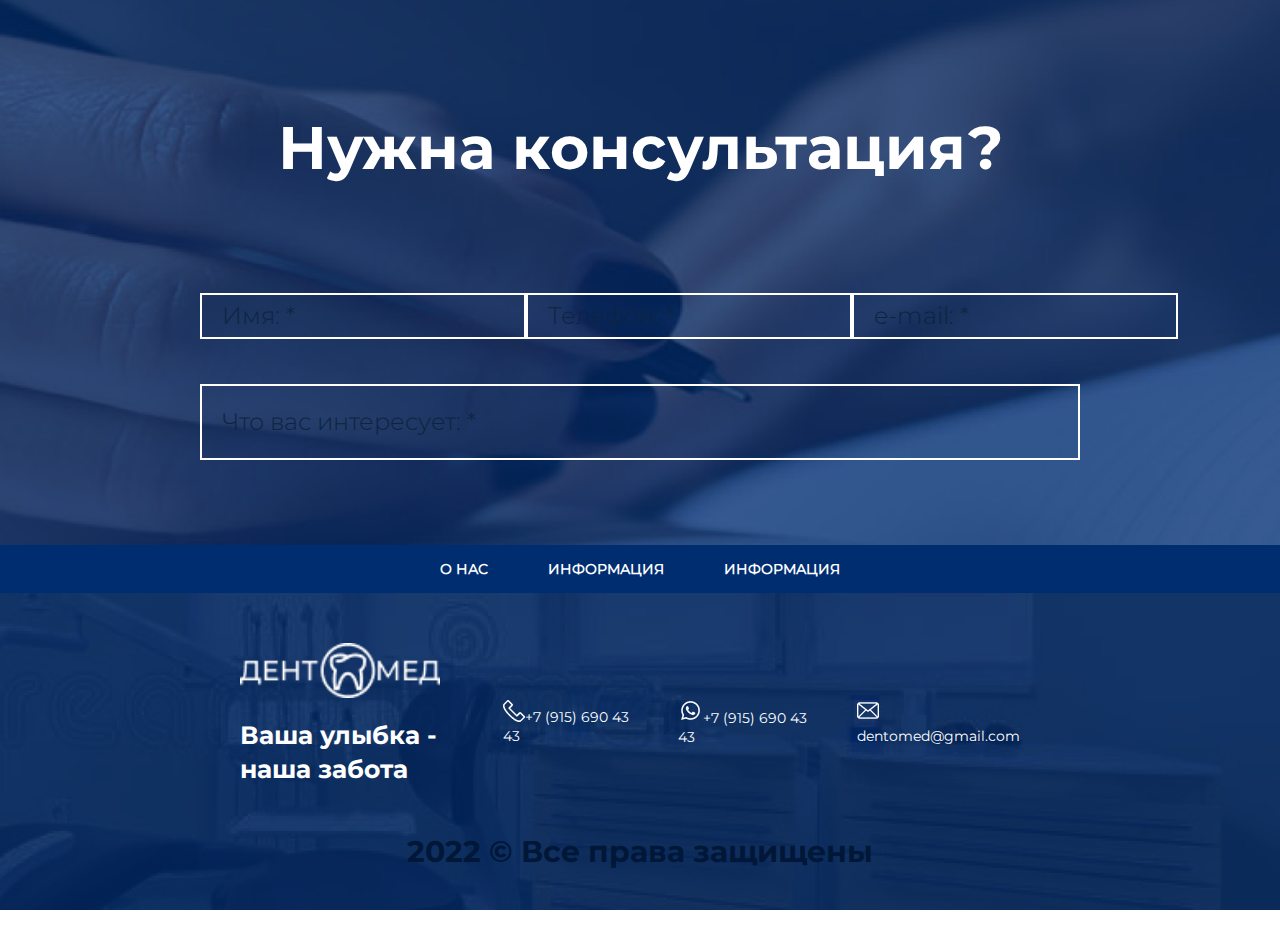
==== commit 6fadc092: "Update index.html" ====
--- a/index.html
+++ b/index.html
@@ -28,17 +28,14 @@
   </header>
   <nav>
     <ul class="topmenu">
-      <li><a href="" class="submenu-link">Главная</a>
+      <li><a href="" class="submenu-link">О нас</a>
         <ul class="submenu">
-          <li><a href="">СВЕДЕНИЯ ОБ ОБРАЗОВАТЕЛЬНОй ОРГАНИЗАЦИИ</a></li>             
+          <li><a href="new.html">Новости</a></li> 
+          <li><a href="kontakt.html">Контакты</a></li>
         </ul>
       </li>
-      <li><a href="C:\Users\fhdvi\OneDrive\Рабочий стол\TGKGZ\new.html">Наши специалисты</a></li>
-      <li><a href="C:\Users\fhdvi\OneDrive\Рабочий стол\TGKGZ\worldskills.html">Услуги</a></li>
-      <li><a href="" class="submenu-link">Акции</a>
-        <ul class="submenu">
-          <li><a href="">20.02.02 Защита в чрезвычайных ситуациях</a></li>
-        </ul>
+      <li><a href="galery.html">Галерея</a></li>
+      <li><a href="dokument.html">Документы</a></li>
       </li>          
       <li><a href="">Информация</a></li>
     </ul>
@@ -225,4 +222,4 @@
   <script src="js/slaider.js"></script>
 </body>
 
-</html>+</html>
